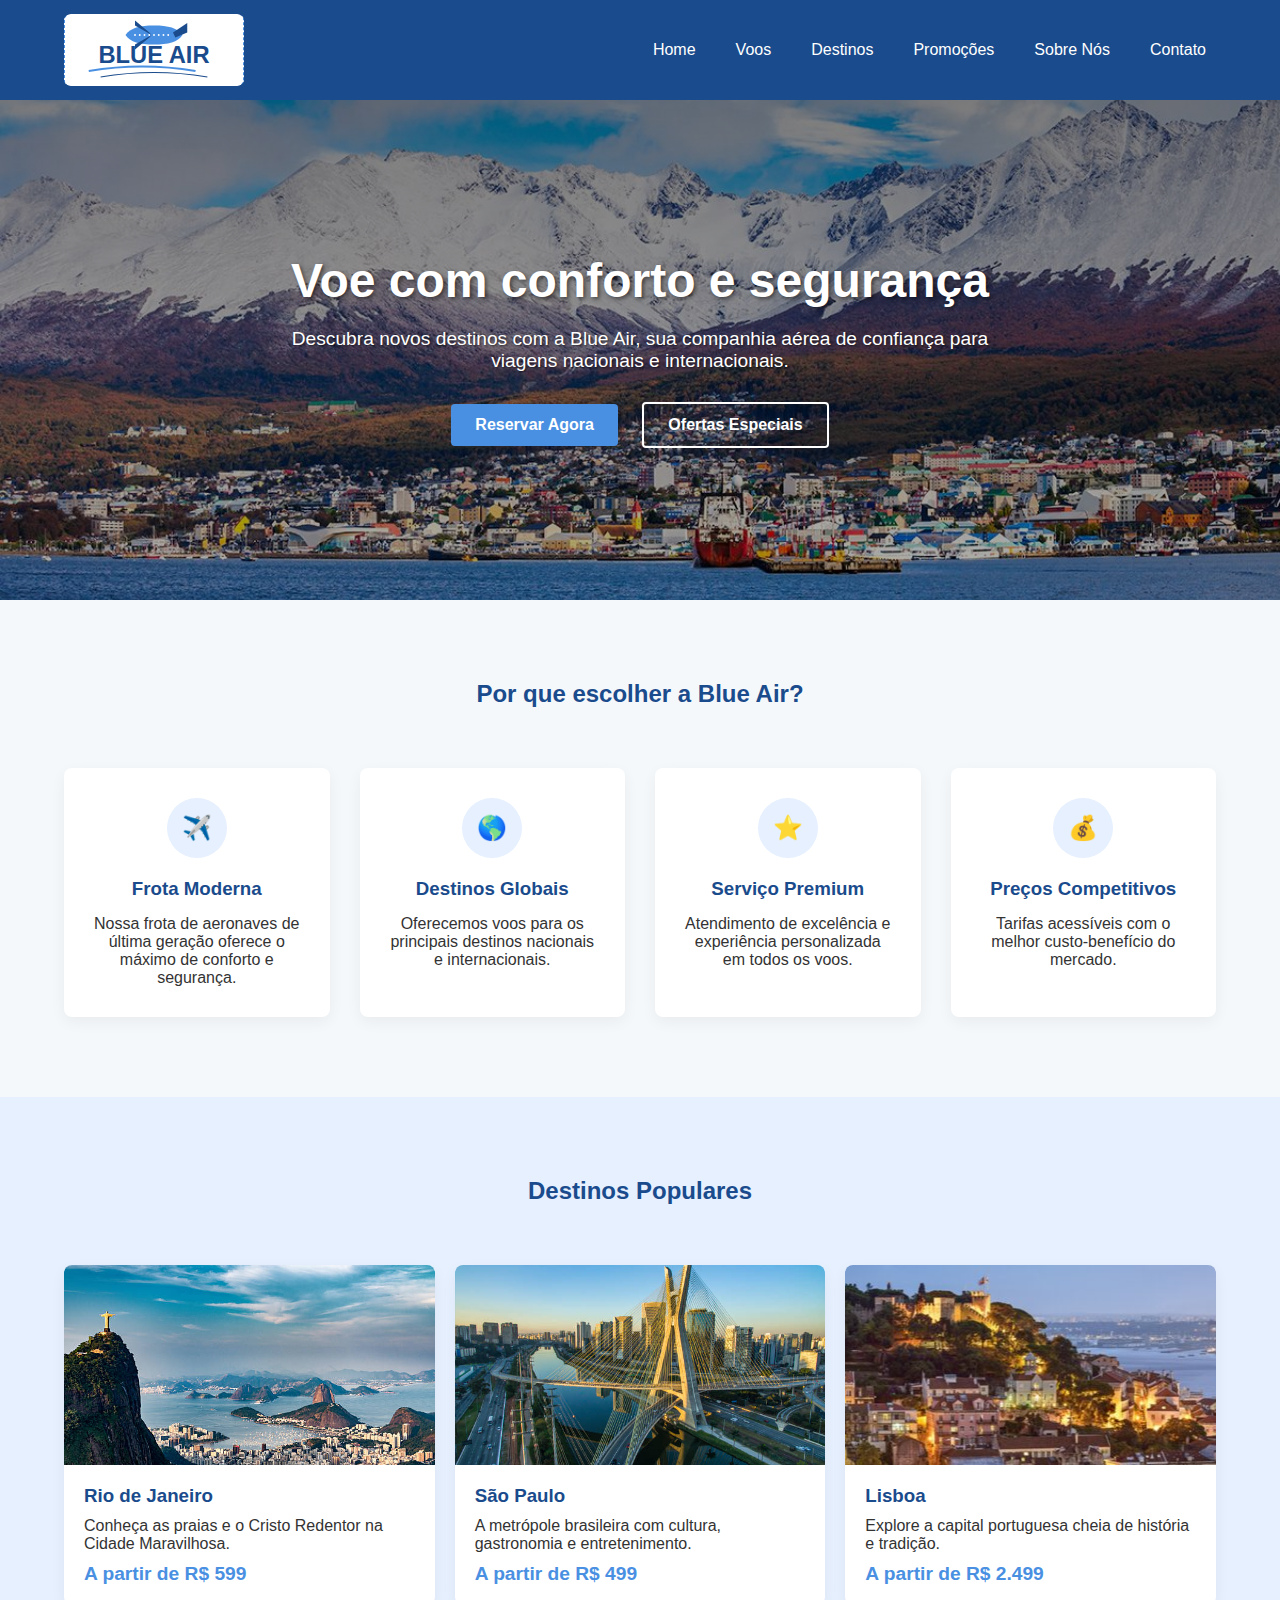
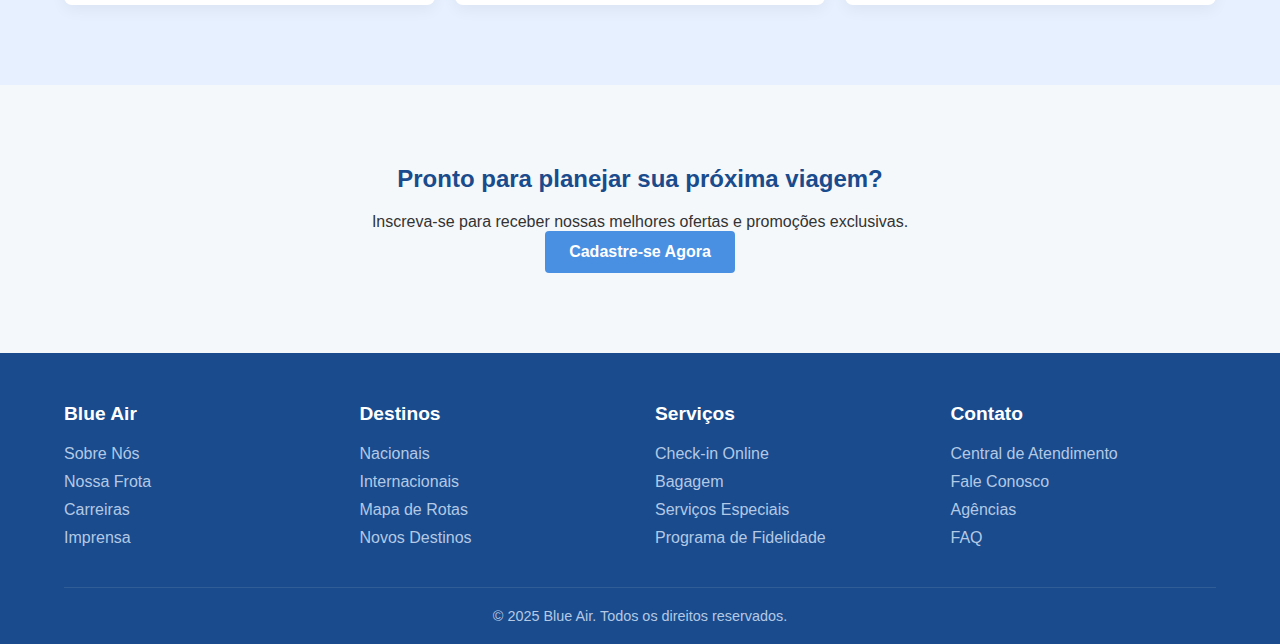
==== index.html @ c92fc0c8 "commit" ====
<!DOCTYPE html>
<html lang="pt-br">
<head>
    <meta charset="UTF-8">
    <meta name="viewport" content="width=device-width, initial-scale=1.0">
    <title>Blue Air - Aviação</title>
    <link rel="stylesheet" href="CSS/style.css">
 
</head>
<body>
    <header class="header">
        <div class="container">
            <nav class="navbar">
                <div class="logo-container">
                    <img src="Imagens/blue-air-logo.svg">
                    
                </div>
                <ul class="nav-links">
                    <li><a href="#">Home</a></li>
                    <li><a href="#">Voos</a></li>
                    <li><a href="#">Destinos</a></li>
                    <li><a href="#">Promoções</a></li>
                    <li><a href="#">Sobre Nós</a></li>
                    <li><a href="#">Contato</a></li>
                </ul>
            </nav>
        </div>
    </header>

    <section class="hero">
        <div class="hero-content">
            <h1>Voe com conforto e segurança</h1>
            <p>Descubra novos destinos com a Blue Air, sua companhia aérea de confiança para viagens nacionais e internacionais.</p>
            <div>
                <a href="#" class="btn">Reservar Agora</a>
                <a href="#" class="btn btn-outline">Ofertas Especiais</a>
            </div>
        </div>
    </section>

    <section class="features">
        <div class="container">
            <h2 class="section-title">Por que escolher a Blue Air?</h2>
            <div class="features-grid">
                <div class="feature-card">
                    <div class="feature-icon">✈️</div>
                    <h3>Frota Moderna</h3>
                    <p>Nossa frota de aeronaves de última geração oferece o máximo de conforto e segurança.</p>
                </div>
                <div class="feature-card">
                    <div class="feature-icon">🌎</div>
                    <h3>Destinos Globais</h3>
                    <p>Oferecemos voos para os principais destinos nacionais e internacionais.</p>
                </div>
                <div class="feature-card">
                    <div class="feature-icon">⭐</div>
                    <h3>Serviço Premium</h3>
                    <p>Atendimento de excelência e experiência personalizada em todos os voos.</p>
                </div>
                <div class="feature-card">
                    <div class="feature-icon">💰</div>
                    <h3>Preços Competitivos</h3>
                    <p>Tarifas acessíveis com o melhor custo-benefício do mercado.</p>
                </div>
            </div>
        </div>
    </section>

    <section class="destinations">
        <div class="container">
            <h2 class="section-title">Destinos Populares</h2>
            <div class="destinations-grid">
                <div class="destination-card">
                    <div class="destination-img" style="background-image: url('Imagens/rio.jpg')"></div>
                    <div class="destination-info">
                        <h3>Rio de Janeiro</h3>
                        <p>Conheça as praias e o Cristo Redentor na Cidade Maravilhosa.</p>
                        <div class="destination-price">A partir de R$ 599</div>
                    </div>
                </div>
                <div class="destination-card">
                    <div class="destination-img" style="background-image: url('Imagens/sp.jpg')"></div>
                    <div class="destination-info">
                        <h3>São Paulo</h3>
                        <p>A metrópole brasileira com cultura, gastronomia e entretenimento.</p>
                        <div class="destination-price">A partir de R$ 499</div>
                    </div>
                </div>
                <div class="destination-card">
                    <div class="destination-img" style="background-image: url('Imagens/lisboa.jpg')"></div>
                    <div class="destination-info">
                        <h3>Lisboa</h3>
                        <p>Explore a capital portuguesa cheia de história e tradição.</p>
                        <div class="destination-price">A partir de R$ 2.499</div>
                    </div>
                </div>
            </div>
        </div>
    </section>

    <section class="cta">
        <div class="container">
            <h2>Pronto para planejar sua próxima viagem?</h2>
            <p>Inscreva-se para receber nossas melhores ofertas e promoções exclusivas.</p>
            <a href="#" class="btn">Cadastre-se Agora</a>
        </div>
    </section>

    <footer class="footer">
        <div class="container">
            <div class="footer-grid">
                <div class="footer-column">
                    <h3>Blue Air</h3>
                    <ul class="footer-links">
                        <li><a href="#">Sobre Nós</a></li>
                        <li><a href="#">Nossa Frota</a></li>
                        <li><a href="#">Carreiras</a></li>
                        <li><a href="#">Imprensa</a></li>
                    </ul>
                </div>
                <div class="footer-column">
                    <h3>Destinos</h3>
                    <ul class="footer-links">
                        <li><a href="#">Nacionais</a></li>
                        <li><a href="#">Internacionais</a></li>
                        <li><a href="#">Mapa de Rotas</a></li>
                        <li><a href="#">Novos Destinos</a></li>
                    </ul>
                </div>
                <div class="footer-column">
                    <h3>Serviços</h3>
                    <ul class="footer-links">
                        <li><a href="#">Check-in Online</a></li>
                        <li><a href="#">Bagagem</a></li>
                        <li><a href="#">Serviços Especiais</a></li>
                        <li><a href="#">Programa de Fidelidade</a></li>
                    </ul>
                </div>
                <div class="footer-column">
                    <h3>Contato</h3>
                    <ul class="footer-links">
                        <li><a href="#">Central de Atendimento</a></li>
                        <li><a href="#">Fale Conosco</a></li>
                        <li><a href="#">Agências</a></li>
                        <li><a href="#">FAQ</a></li>
                    </ul>
                </div>
            </div>
            <div class="copyright">
                &copy; 2025 Blue Air. Todos os direitos reservados.
            </div>
        </div>
    </footer>
</body>
</html>
---- CSS/style.css ----
* {
    margin: 0;
    padding: 0;
    box-sizing: border-box;
    font-family: 'Arial', sans-serif;
}

body {
    background-color: #f5f8fa;
    color: #333;
}

.header {
    background-color: #1a4b8c;
    padding: 15px 0;
    box-shadow: 0 2px 5px rgba(0,0,0,0.1);
}

.container {
    width: 90%;
    max-width: 1200px;
    margin: 0 auto;
}

.navbar {
    display: flex;
    justify-content: space-between;
    align-items: center;
}

.logo-container {
    width: 180px;
    height: 70px;
    background-color: #fff;
    display: flex;
    justify-content: center;
    align-items: center;
    border-radius: 5px;
    margin-right: 20px;
    border: 1px dashed #4a90e2;
}

.logo-text {
    color: #4a90e2;
    font-weight: bold;
    text-align: center;
}

.nav-links {
    display: flex;
    list-style: none;
}

.nav-links li {
    margin-left: 20px;
}

.nav-links a {
    color: white;
    text-decoration: none;
    font-weight: 500;
    transition: color 0.3s;
    padding: 5px 10px;
    border-radius: 4px;
}

.nav-links a:hover {
    background-color: rgba(255,255,255,0.2);
}

.hero {
    background-image: linear-gradient(rgba(0,0,0,0.5), rgba(0,0,0,0.3)), url('/Imagens/imagem.jpg');
    background-size: cover;
    background-position: center;
    height: 500px;
    display: flex;
    align-items: center;
    text-align: center;
    color: white;
}

.hero-content {
    max-width: 800px;
    margin: 0 auto;
    padding: 20px;
}

.hero h1 {
    font-size: 3rem;
    margin-bottom: 20px;
    text-shadow: 2px 2px 4px rgba(0,0,0,0.5);
}

.hero p {
    font-size: 1.2rem;
    margin-bottom: 30px;
    text-shadow: 1px 1px 2px rgba(0,0,0,0.5);
}

.btn {
    background-color: #4a90e2;
    color: white;
    padding: 12px 24px;
    border: none;
    border-radius: 4px;
    font-size: 1rem;
    font-weight: bold;
    cursor: pointer;
    transition: background-color 0.3s;
    text-decoration: none;
    display: inline-block;
    margin: 0 10px;
}

.btn:hover {
    background-color: #3a7bc8;
}

.btn-outline {
    background-color: transparent;
    border: 2px solid white;
}

.btn-outline:hover {
    background-color: rgba(255,255,255,0.2);
}

.features {
    padding: 80px 0;
}

.section-title {
    text-align: center;
    margin-bottom: 60px;
    color: #1a4b8c;
}

.features-grid {
    display: grid;
    grid-template-columns: repeat(auto-fit, minmax(250px, 1fr));
    gap: 30px;
}

.feature-card {
    background-color: white;
    padding: 30px;
    border-radius: 8px;
    box-shadow: 0 5px 15px rgba(0,0,0,0.05);
    text-align: center;
    transition: transform 0.3s;
}

.feature-card:hover {
    transform: translateY(-10px);
}

.feature-icon {
    width: 60px;
    height: 60px;
    background-color: #e6f0ff;
    border-radius: 50%;
    display: flex;
    justify-content: center;
    align-items: center;
    margin: 0 auto 20px;
    color: #4a90e2;
    font-size: 24px;
}

.feature-card h3 {
    margin-bottom: 15px;
    color: #1a4b8c;
}

.destinations {
    background-color: #e6f0ff;
    padding: 80px 0;
}

.destinations-grid {
    display: grid;
    grid-template-columns: repeat(auto-fit, minmax(300px, 1fr));
    gap: 20px;
}

.destination-card {
    background-color: white;
    border-radius: 8px;
    overflow: hidden;
    box-shadow: 0 5px 15px rgba(0,0,0,0.05);
    transition: transform 0.3s;
}

.destination-card:hover {
    transform: translateY(-10px);
}

.destination-img {
    height: 200px;
    background-color: #ddd;
    background-size: cover;
    background-position: center;
}

.destination-info {
    padding: 20px;
}

.destination-info h3 {
    color: #1a4b8c;
    margin-bottom: 10px;
}

.destination-price {
    color: #4a90e2;
    font-weight: bold;
    font-size: 1.2rem;
    margin-top: 10px;
}

.cta {
    padding: 80px 0;
    text-align: center;
}

.cta h2 {
    margin-bottom: 20px;
    color: #1a4b8c;
}

.footer {
    background-color: #1a4b8c;
    color: white;
    padding: 50px 0 20px;
}

.footer-grid {
    display: grid;
    grid-template-columns: repeat(auto-fit, minmax(200px, 1fr));
    gap: 30px;
    margin-bottom: 30px;
}

.footer-column h3 {
    margin-bottom: 20px;
    font-size: 1.2rem;
}

.footer-links {
    list-style: none;
}

.footer-links li {
    margin-bottom: 10px;
}

.footer-links a {
    color: #b3c9e6;
    text-decoration: none;
    transition: color 0.3s;
}

.footer-links a:hover {
    color: white;
}

.copyright {
    text-align: center;
    padding-top: 20px;
    border-top: 1px solid rgba(255,255,255,0.1);
    color: #b3c9e6;
    font-size: 0.9rem;
}

@media (max-width: 768px) {
    .navbar {
        flex-direction: column;
        text-align: center;
    }
    
    .logo-container {
        margin: 0 auto 20px;
    }
    
    .nav-links {
        flex-wrap: wrap;
        justify-content: center;
    }
    
    .nav-links li {
        margin: 5px 10px;
    }
    
    .hero h1 {
        font-size: 2.5rem;
    }
}
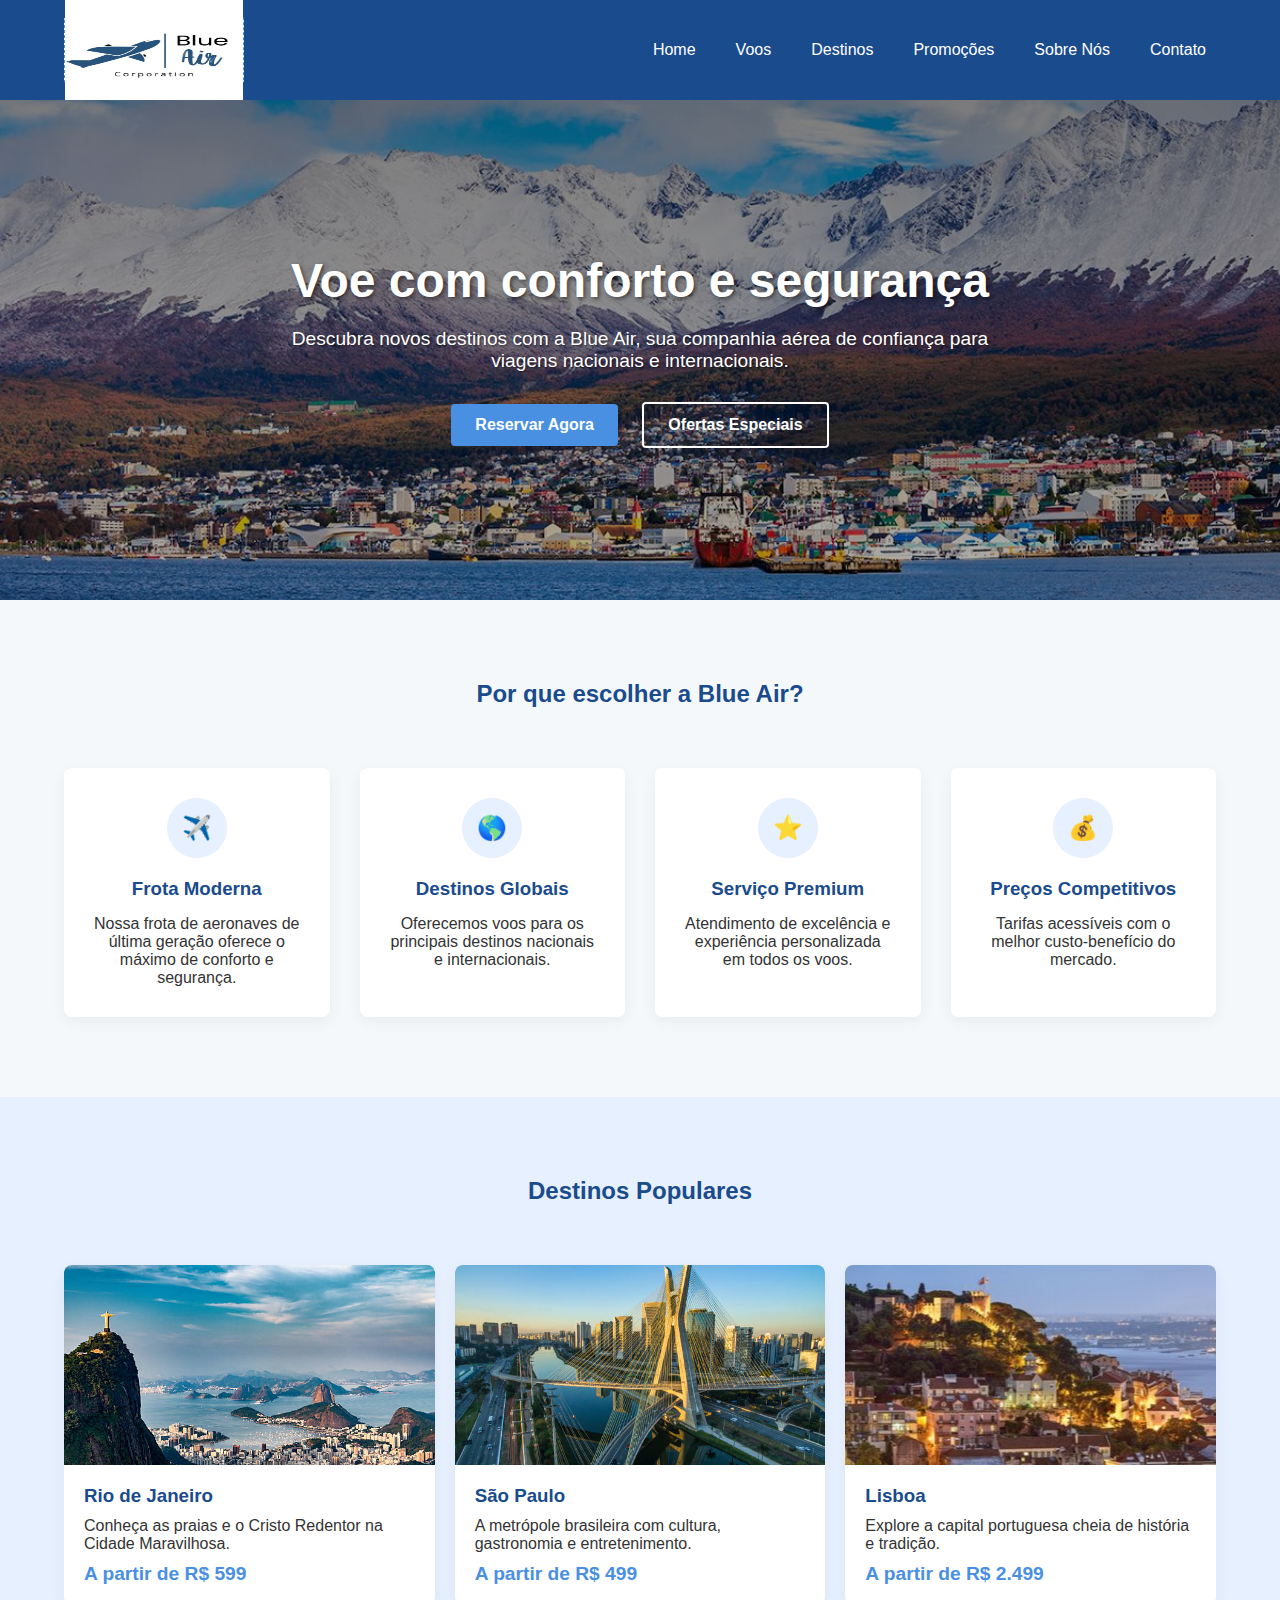
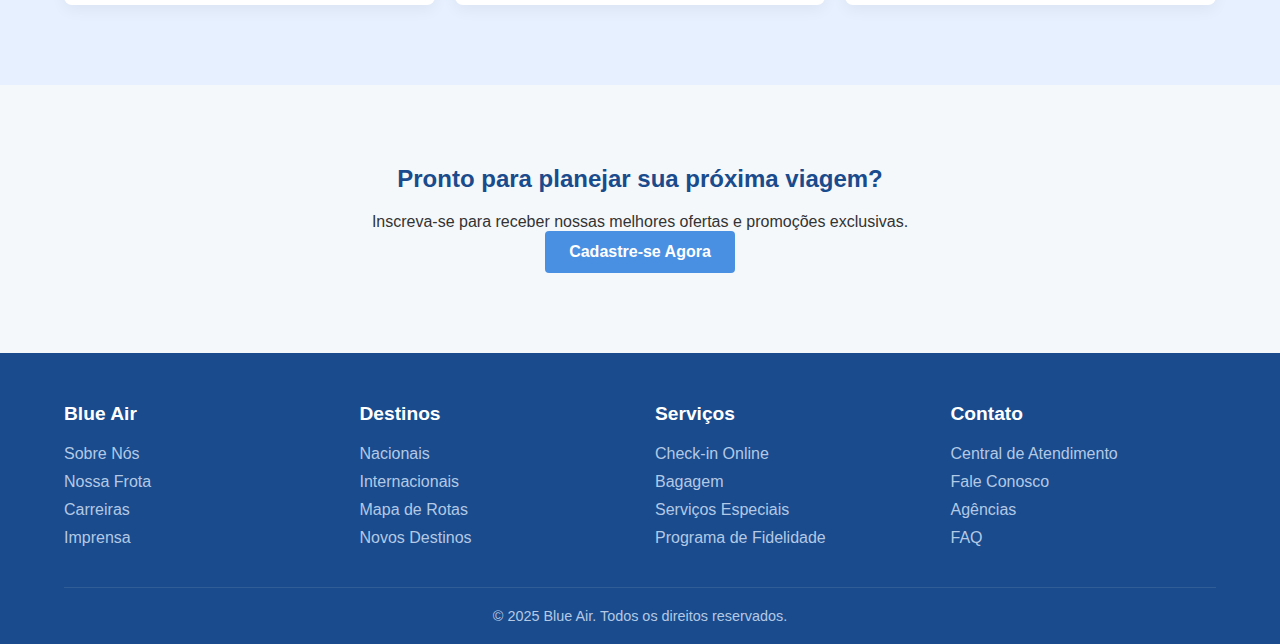
==== commit 891bc25b: "commit" ====
--- a/index.html
+++ b/index.html
@@ -12,7 +12,7 @@
         <div class="container">
             <nav class="navbar">
                 <div class="logo-container">
-                    <img src="Imagens/blue-air-logo.svg">
+                    <img src="Imagens/IMG_8135.png" width="200px" height="100px">
                     
                 </div>
                 <ul class="nav-links">
